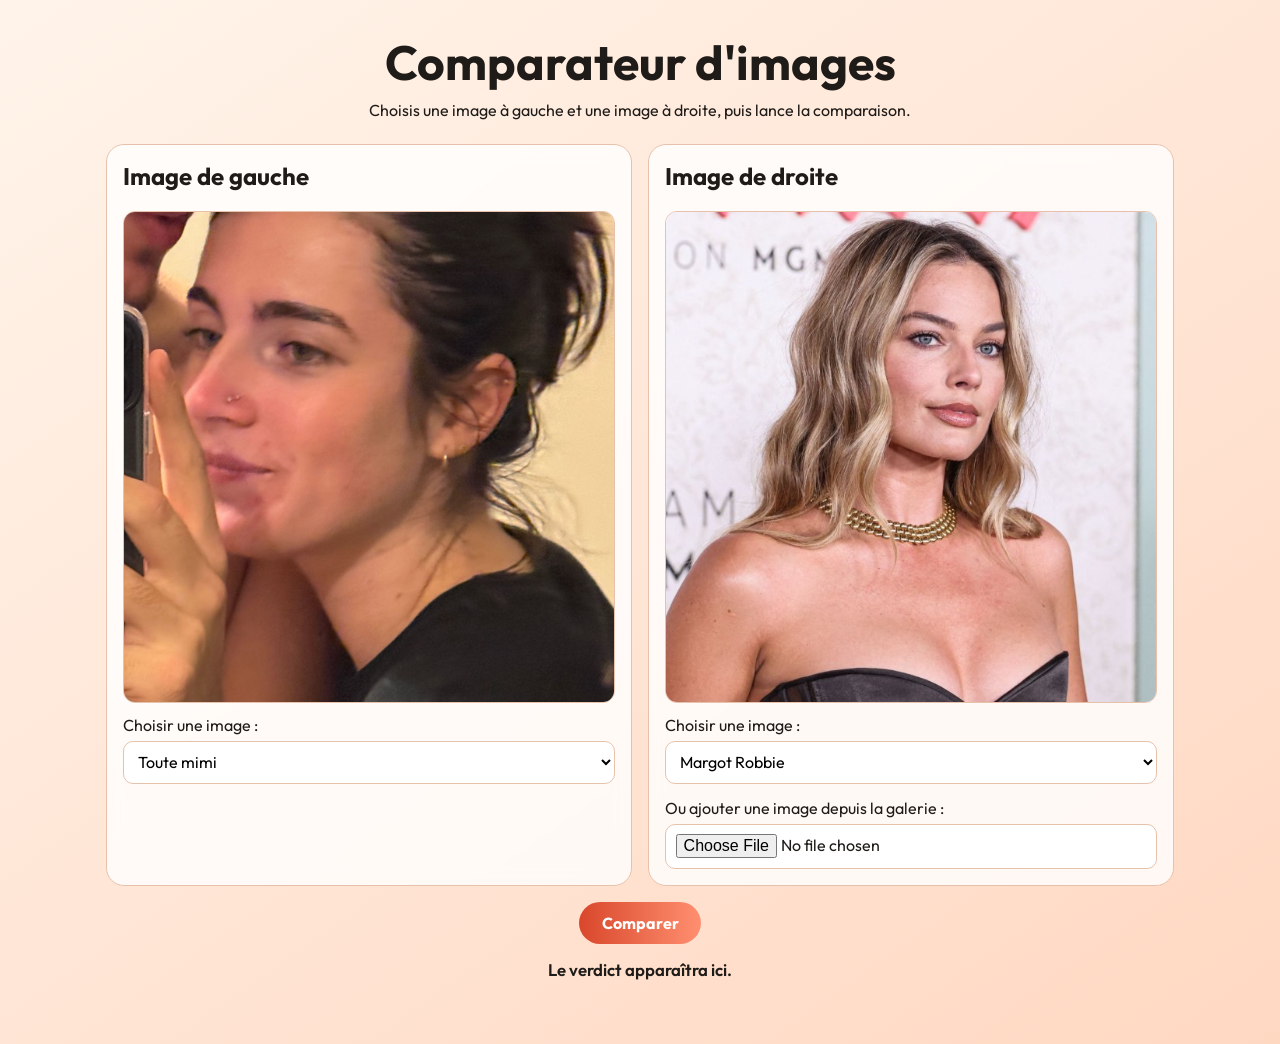
==== index.html @ c588efec "Initial commit" ====
<!doctype html>
<html lang="fr">
<head>
  <meta charset="UTF-8" />
  <meta name="viewport" content="width=device-width, initial-scale=1.0" />
  <title>Comparateur Petit Coeur</title>
  <link rel="preconnect" href="https://fonts.googleapis.com" />
  <link rel="preconnect" href="https://fonts.gstatic.com" crossorigin />
  <link href="https://fonts.googleapis.com/css2?family=Outfit:wght@400;600;700&display=swap" rel="stylesheet" />
  <link rel="stylesheet" href="style.css" />
</head>
<body>
  <main class="app">
    <header class="hero">
      <h1>Comparateur d'images</h1>
      <p>Choisis une image à gauche et une image à droite, puis lance la comparaison.</p>
    </header>

    <section class="compare-grid">
      <article class="panel">
        <h2>Image de gauche</h2>
        <div class="preview-wrap">
          <img id="leftPreview" alt="Prévisualisation gauche" />
        </div>
        <label for="leftSelect">Choisir une image :</label>
        <select id="leftSelect" aria-label="Choix image gauche"></select>
      </article>

      <article class="panel">
        <h2>Image de droite</h2>
        <div class="preview-wrap">
          <img id="rightPreview" alt="Prévisualisation droite" />
        </div>
        <label for="rightSelect">Choisir une image :</label>
        <select id="rightSelect" aria-label="Choix image droite"></select>

        <label for="rightUpload" class="upload-label">Ou ajouter une image depuis la galerie :</label>
        <input id="rightUpload" type="file" accept="image/*" />
      </article>
    </section>

    <section class="actions">
      <button id="compareBtn" type="button">Comparer</button>
      <p id="result" aria-live="polite">Le verdict apparaîtra ici.</p>
    </section>
  </main>

  <script src="script.js"></script>
</body>
</html>
---- style.css ----
:root {
  --bg-1: #fff4ea;
  --bg-2: #ffd8c2;
  --card: #ffffffcc;
  --text: #1e1b18;
  --accent: #d9472b;
  --accent-2: #ff8f70;
  --line: #e6c2ad;
}

* {
  box-sizing: border-box;
}

body {
  margin: 0;
  font-family: "Outfit", sans-serif;
  color: var(--text);
  background: linear-gradient(145deg, var(--bg-1), var(--bg-2));
  min-height: 100vh;
}

.app {
  max-width: 1100px;
  margin: 0 auto;
  padding: 2rem 1rem 3rem;
}

.hero {
  text-align: center;
  margin-bottom: 1.5rem;
}

.hero h1 {
  margin: 0;
  font-size: clamp(1.8rem, 4vw, 3rem);
}

.hero p {
  margin-top: 0.5rem;
}

.compare-grid {
  display: grid;
  grid-template-columns: repeat(2, minmax(0, 1fr));
  gap: 1rem;
}

.panel {
  background: var(--card);
  border: 1px solid var(--line);
  border-radius: 18px;
  padding: 1rem;
  backdrop-filter: blur(8px);
}

.panel h2 {
  margin-top: 0;
}

.preview-wrap {
  width: 100%;
  aspect-ratio: 1 / 1;
  border-radius: 12px;
  overflow: hidden;
  background: #fff;
  border: 1px solid var(--line);
  margin-bottom: 0.75rem;
}

.preview-wrap img {
  width: 100%;
  height: 100%;
  object-fit: cover;
  display: block;
}

label,
select,
input,
button {
  font: inherit;
}

label {
  display: block;
  margin-top: 0.5rem;
  margin-bottom: 0.35rem;
}

select,
input[type="file"] {
  width: 100%;
  padding: 0.6rem;
  border-radius: 10px;
  border: 1px solid var(--line);
  background: #fff;
}

.upload-label {
  margin-top: 0.9rem;
}

.actions {
  margin-top: 1rem;
  text-align: center;
}

button {
  border: 0;
  border-radius: 999px;
  background: linear-gradient(90deg, var(--accent), var(--accent-2));
  color: white;
  padding: 0.7rem 1.4rem;
  font-weight: 700;
  cursor: pointer;
}

button:hover {
  filter: brightness(1.05);
}

#result {
  margin-top: 0.9rem;
  font-size: 1.05rem;
  font-weight: 600;
}

.setup {
  margin-top: 1.5rem;
  padding: 1rem;
  border-radius: 12px;
  border: 1px dashed var(--line);
  background: #fff8f3;
}

@media (max-width: 760px) {
  .compare-grid {
    grid-template-columns: 1fr;
  }
}
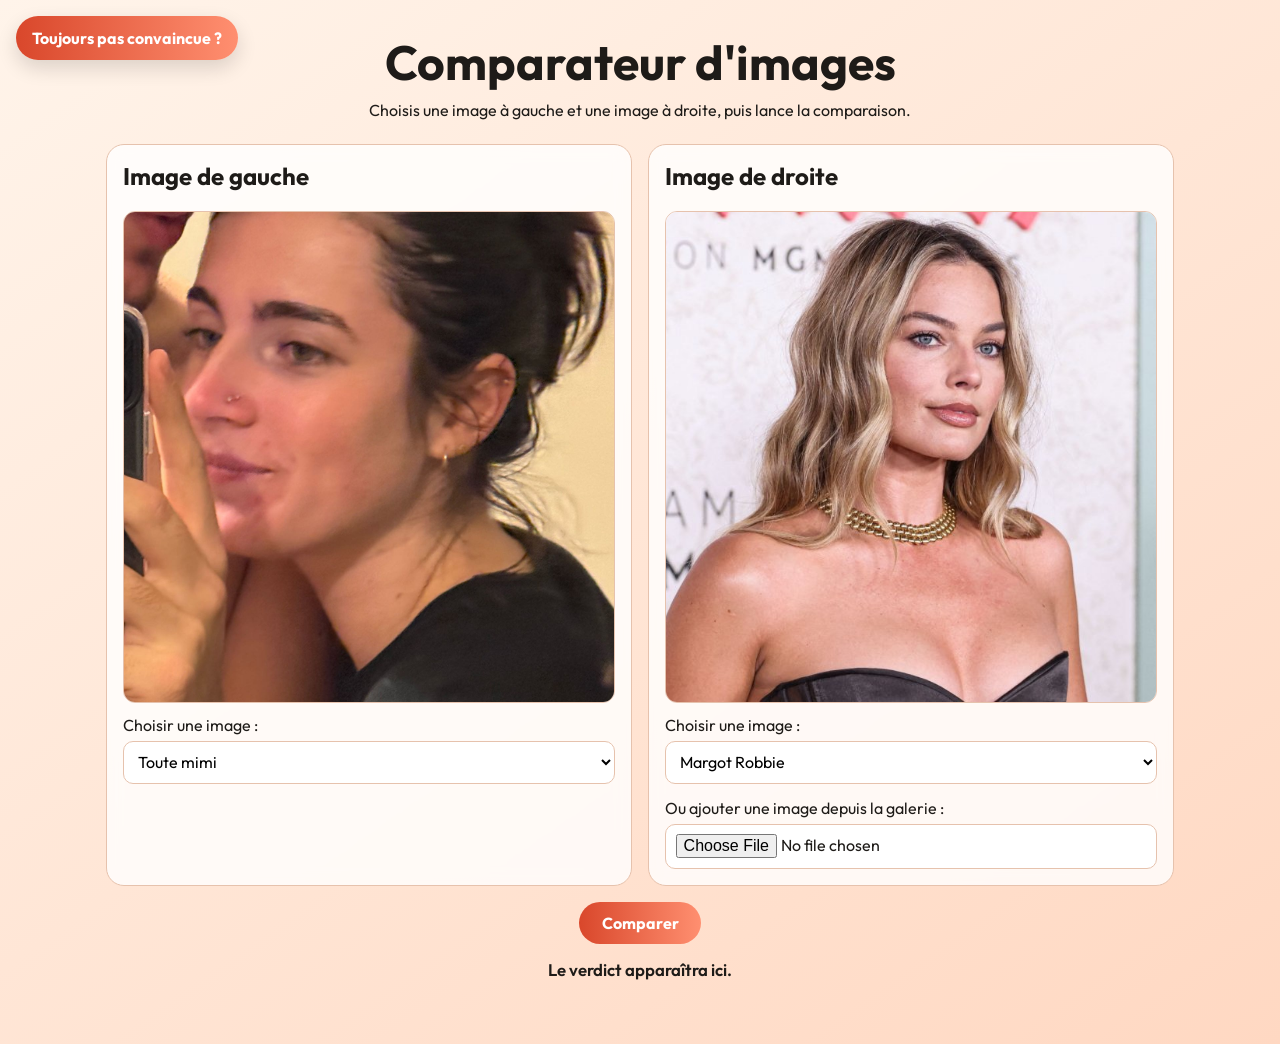
==== commit 453a8a24: "new page" ====
--- a/index.html
+++ b/index.html
@@ -10,6 +10,7 @@
   <link rel="stylesheet" href="style.css" />
 </head>
 <body>
+  <a class="top-left-btn" href="page-secondaire.html" aria-label="Aller vers la page secondaire">Toujours pas convaincue ?</a>
   <main class="app">
     <header class="hero">
       <h1>Comparateur d'images</h1>
@@ -47,4 +48,6 @@
 
   <script src="script.js"></script>
 </body>
-</html>+</html>
+
+
--- a/style.css
+++ b/style.css
@@ -78,7 +78,8 @@
 label,
 select,
 input,
-button {
+button,
+.top-left-btn {
   font: inherit;
 }
 
@@ -89,7 +90,8 @@
 }
 
 select,
-input[type="file"] {
+input[type="file"],
+input[type="text"] {
   width: 100%;
   padding: 0.6rem;
   border-radius: 10px;
@@ -106,7 +108,8 @@
   text-align: center;
 }
 
-button {
+button,
+.top-left-btn {
   border: 0;
   border-radius: 999px;
   background: linear-gradient(90deg, var(--accent), var(--accent-2));
@@ -116,7 +119,8 @@
   cursor: pointer;
 }
 
-button:hover {
+button:hover,
+.top-left-btn:hover {
   filter: brightness(1.05);
 }
 
@@ -134,8 +138,96 @@
   background: #fff8f3;
 }
 
+.top-left-btn {
+  display: inline-flex;
+  align-items: center;
+  justify-content: center;
+  text-decoration: none;
+  position: fixed;
+  top: max(1rem, env(safe-area-inset-top));
+  left: max(1rem, env(safe-area-inset-left));
+  z-index: 1000;
+  min-height: 44px;
+  padding: 0.65rem 1rem;
+  line-height: 1;
+  box-shadow: 0 8px 20px #00000024;
+  touch-action: manipulation;
+}
+
+.word-form {
+  display: grid;
+  gap: 0.75rem;
+}
+
+.word-controls {
+  display: flex;
+  gap: 0.6rem;
+  align-items: center;
+}
+
+.word-controls input {
+  flex: 1;
+  min-width: 0;
+}
+
+.word-list {
+  list-style: none;
+  padding: 0;
+  margin: 0.9rem 0 0;
+  display: grid;
+  gap: 0.55rem;
+}
+
+.word-item {
+  display: flex;
+  align-items: center;
+  justify-content: space-between;
+  gap: 0.6rem;
+  background: #fff;
+  border: 1px solid var(--line);
+  border-radius: 12px;
+  padding: 0.6rem 0.8rem;
+}
+
+.word-text {
+  font-weight: 600;
+  overflow-wrap: anywhere;
+}
+
+.remove-word {
+  padding: 0.45rem 0.8rem;
+  flex-shrink: 0;
+}
+
+.empty-state {
+  margin-top: 0.9rem;
+  opacity: 0.8;
+}
+
 @media (max-width: 760px) {
   .compare-grid {
     grid-template-columns: 1fr;
   }
-}+
+  .app {
+    padding-top: calc(4.75rem + env(safe-area-inset-top));
+  }
+
+  .top-left-btn {
+    top: max(0.65rem, env(safe-area-inset-top));
+    left: max(0.65rem, env(safe-area-inset-left));
+    padding: 0.6rem 0.95rem;
+    font-size: clamp(0.9rem, 3.2vw, 1rem);
+    max-width: calc(100vw - 1.3rem - env(safe-area-inset-left));
+    white-space: nowrap;
+  }
+
+  .word-controls {
+    flex-direction: column;
+    align-items: stretch;
+  }
+
+  .word-controls button {
+    width: 100%;
+  }
+}
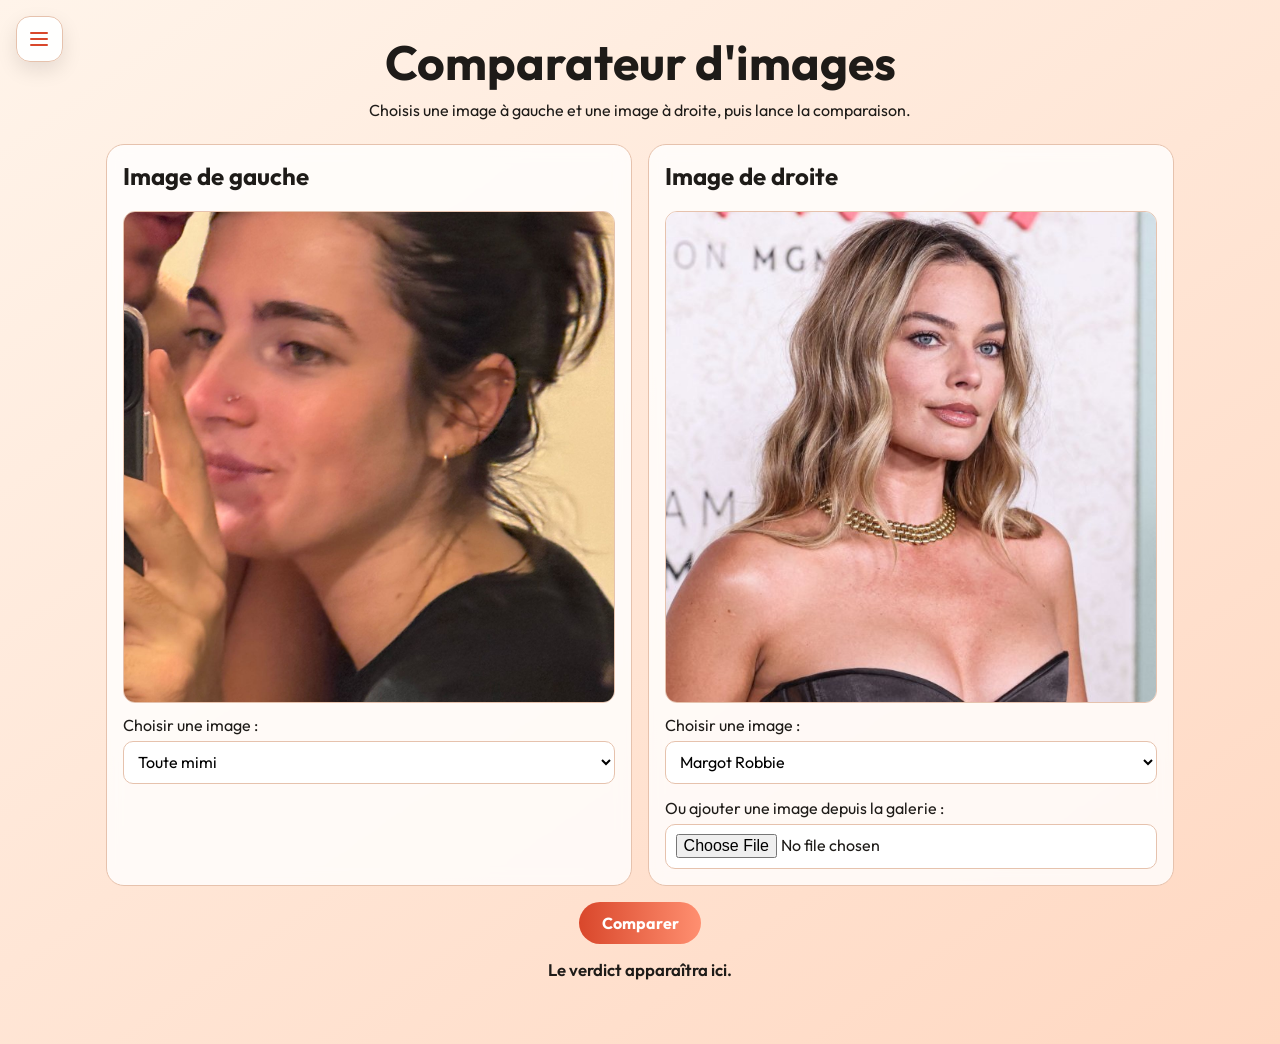
==== commit 5ea0ec5f: "new menu" ====
--- a/index.html
+++ b/index.html
@@ -10,7 +10,6 @@
   <link rel="stylesheet" href="style.css" />
 </head>
 <body>
-  <a class="top-left-btn" href="page-secondaire.html" aria-label="Aller vers la page secondaire">Toujours pas convaincue ?</a>
   <main class="app">
     <header class="hero">
       <h1>Comparateur d'images</h1>
@@ -46,6 +45,7 @@
     </section>
   </main>
 
+  <script src="menu.js"></script>
   <script src="script.js"></script>
 </body>
 </html>
--- a/style.css
+++ b/style.css
@@ -79,6 +79,7 @@
 select,
 input,
 button,
+.menu-toggle,
 .top-left-btn {
   font: inherit;
 }
@@ -109,6 +110,7 @@
 }
 
 button,
+.menu-toggle,
 .top-left-btn {
   border: 0;
   border-radius: 999px;
@@ -120,6 +122,7 @@
 }
 
 button:hover,
+.menu-toggle:hover,
 .top-left-btn:hover {
   filter: brightness(1.05);
 }
@@ -138,20 +141,107 @@
   background: #fff8f3;
 }
 
+.top-left-menu {
+  position: fixed;
+  top: max(1rem, env(safe-area-inset-top));
+  left: max(1rem, env(safe-area-inset-left));
+  z-index: 1000;
+}
+
+.menu-toggle {
+  list-style: none;
+  display: grid;
+  place-content: center;
+  gap: 4px;
+  width: 46px;
+  height: 46px;
+  border-radius: 14px;
+  background: #ffffffee;
+  border: 1px solid var(--line);
+  box-shadow: 0 8px 20px #0000001a;
+  cursor: pointer;
+  touch-action: manipulation;
+}
+
+.menu-toggle span {
+  width: 18px;
+  height: 2px;
+  border-radius: 999px;
+  background: var(--accent);
+  transition: transform 0.2s ease, opacity 0.2s ease, background 0.2s ease;
+}
+
+.menu-toggle::-webkit-details-marker {
+  display: none;
+}
+
+.menu-content {
+  position: absolute;
+  top: calc(100% + 0.45rem);
+  left: 0;
+  background: var(--card);
+  border: 1px solid var(--line);
+  border-radius: 14px;
+  padding: 0.45rem;
+  box-shadow: 0 8px 20px #0000001a;
+  min-width: 230px;
+}
+
+.menu-links {
+  display: grid;
+  gap: 0.4rem;
+}
+
+.top-left-menu:not([open]) .menu-content {
+  display: none;
+}
+
+.top-left-menu[open] .menu-toggle {
+  background: linear-gradient(90deg, var(--accent), var(--accent-2));
+  border-color: transparent;
+}
+
+.top-left-menu[open] .menu-toggle span {
+  background: #fff;
+}
+
+.top-left-menu[open] .menu-toggle span:nth-child(1) {
+  transform: translateY(6px) rotate(45deg);
+}
+
+.top-left-menu[open] .menu-toggle span:nth-child(2) {
+  opacity: 0;
+}
+
+.top-left-menu[open] .menu-toggle span:nth-child(3) {
+  transform: translateY(-6px) rotate(-45deg);
+}
+
 .top-left-btn {
   display: inline-flex;
   align-items: center;
   justify-content: center;
   text-decoration: none;
-  position: fixed;
-  top: max(1rem, env(safe-area-inset-top));
-  left: max(1rem, env(safe-area-inset-left));
-  z-index: 1000;
-  min-height: 44px;
-  padding: 0.65rem 1rem;
-  line-height: 1;
-  box-shadow: 0 8px 20px #00000024;
-  touch-action: manipulation;
+  width: 100%;
+  white-space: nowrap;
+}
+
+.menu-link {
+  border-radius: 12px;
+  padding: 0.55rem 0.85rem;
+  font-weight: 600;
+}
+
+.menu-link.is-active {
+  background: #fff;
+  color: var(--accent);
+  box-shadow: inset 0 0 0 2px var(--accent), 0 0 0 1px #ffffff;
+  cursor: default;
+  filter: none;
+}
+
+.menu-link.is-active:hover {
+  filter: none;
 }
 
 .word-form {
@@ -213,13 +303,23 @@
     padding-top: calc(4.75rem + env(safe-area-inset-top));
   }
 
-  .top-left-btn {
+  .top-left-menu {
     top: max(0.65rem, env(safe-area-inset-top));
     left: max(0.65rem, env(safe-area-inset-left));
-    padding: 0.6rem 0.95rem;
-    font-size: clamp(0.9rem, 3.2vw, 1rem);
+  }
+
+  .menu-toggle {
+    width: 44px;
+    height: 44px;
+  }
+
+  .menu-content {
     max-width: calc(100vw - 1.3rem - env(safe-area-inset-left));
-    white-space: nowrap;
+    min-width: 200px;
+  }
+
+  .top-left-btn {
+    white-space: normal;
   }
 
   .word-controls {
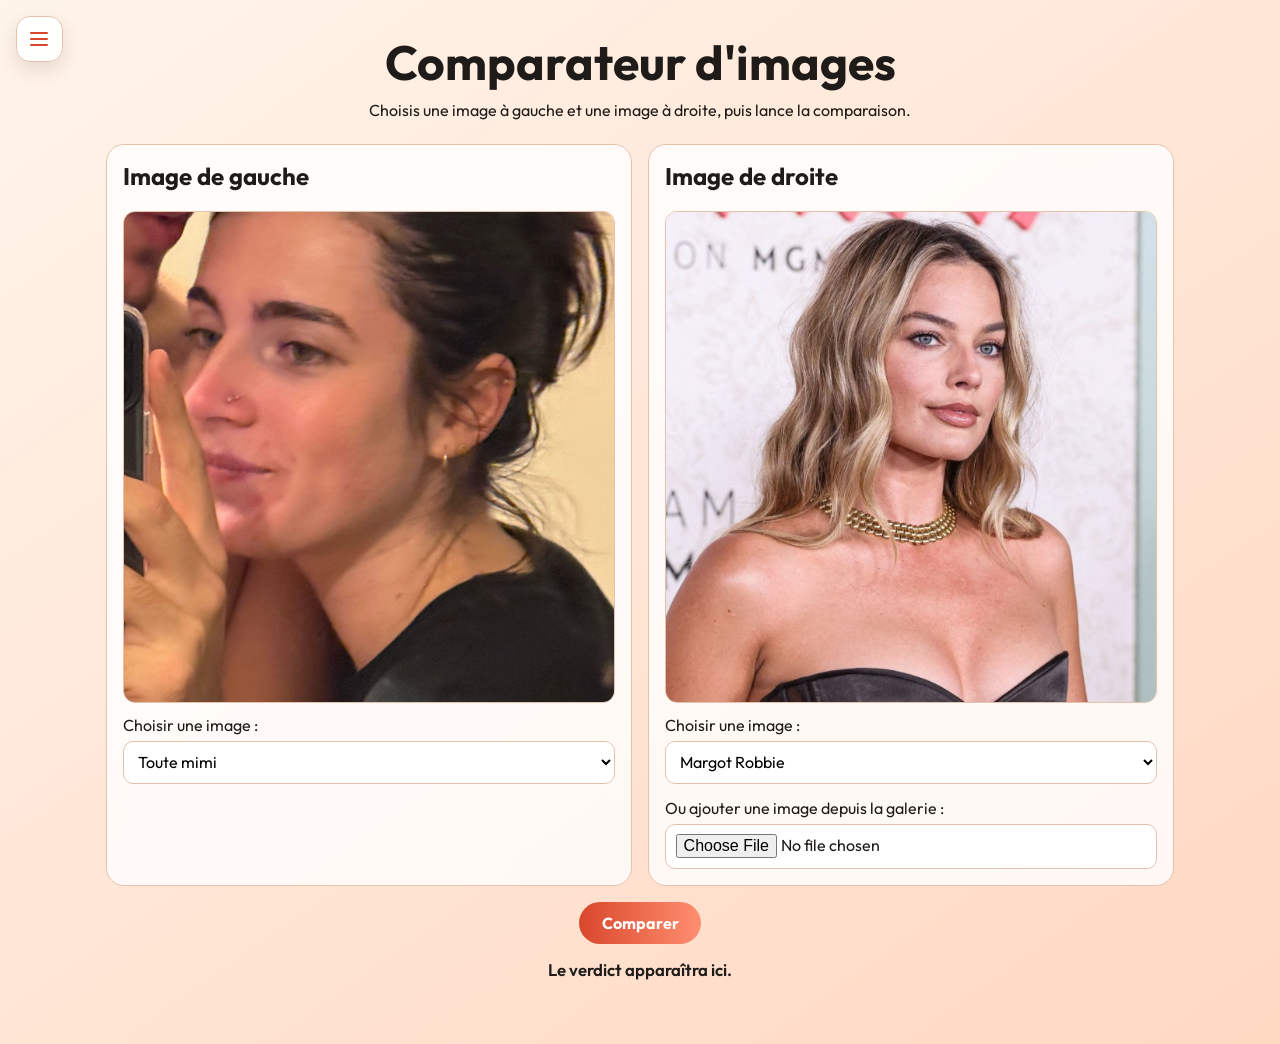
==== commit 45dec332: "new notification page" ====
--- a/index.html
+++ b/index.html
@@ -3,7 +3,7 @@
 <head>
   <meta charset="UTF-8" />
   <meta name="viewport" content="width=device-width, initial-scale=1.0" />
-  <title>Comparateur Petit Coeur</title>
+  <title>Comparateur</title>
   <link rel="preconnect" href="https://fonts.googleapis.com" />
   <link rel="preconnect" href="https://fonts.gstatic.com" crossorigin />
   <link href="https://fonts.googleapis.com/css2?family=Outfit:wght@400;600;700&display=swap" rel="stylesheet" />
--- a/style.css
+++ b/style.css
@@ -78,6 +78,7 @@
 label,
 select,
 input,
+textarea,
 button,
 .menu-toggle,
 .top-left-btn {
@@ -91,6 +92,7 @@
 }
 
 select,
+textarea,
 input[type="file"],
 input[type="text"] {
   width: 100%;
@@ -98,6 +100,11 @@
   border-radius: 10px;
   border: 1px solid var(--line);
   background: #fff;
+}
+
+textarea {
+  resize: vertical;
+  min-height: 120px;
 }
 
 .upload-label {
@@ -133,6 +140,11 @@
   font-weight: 600;
 }
 
+button:disabled {
+  opacity: 0.7;
+  cursor: wait;
+}
+
 .setup {
   margin-top: 1.5rem;
   padding: 1rem;
@@ -294,6 +306,74 @@
   opacity: 0.8;
 }
 
+.status-success {
+  color: #156a2f;
+  opacity: 1;
+  font-weight: 600;
+}
+
+.status-error {
+  color: #9f1d1d;
+  opacity: 1;
+  font-weight: 600;
+}
+
+.history-header {
+  display: flex;
+  align-items: center;
+  justify-content: space-between;
+  gap: 0.75rem;
+}
+
+.history-header h2 {
+  margin-bottom: 0;
+}
+
+.history-clear-btn {
+  padding: 0.45rem 0.9rem;
+}
+
+.notify-history {
+  list-style: none;
+  padding: 0;
+  margin: 0.85rem 0 0;
+  display: grid;
+  gap: 0.55rem;
+}
+
+.history-item {
+  display: flex;
+  gap: 0.75rem;
+  align-items: center;
+  justify-content: space-between;
+  background: #fff;
+  border: 1px solid var(--line);
+  border-radius: 12px;
+  padding: 0.65rem 0.75rem;
+}
+
+.history-item-main {
+  min-width: 0;
+}
+
+.history-text {
+  margin: 0;
+  font-weight: 600;
+  overflow-wrap: anywhere;
+}
+
+.history-date {
+  display: inline-block;
+  margin-top: 0.3rem;
+  font-size: 0.85rem;
+  opacity: 0.8;
+}
+
+.history-remove-btn {
+  padding: 0.45rem 0.8rem;
+  flex-shrink: 0;
+}
+
 @media (max-width: 760px) {
   .compare-grid {
     grid-template-columns: 1fr;
@@ -330,4 +410,22 @@
   .word-controls button {
     width: 100%;
   }
-}
+
+  .history-header {
+    flex-direction: column;
+    align-items: stretch;
+  }
+
+  .history-header .history-clear-btn {
+    width: 100%;
+  }
+
+  .history-item {
+    flex-direction: column;
+    align-items: stretch;
+  }
+
+  .history-remove-btn {
+    width: 100%;
+  }
+}
